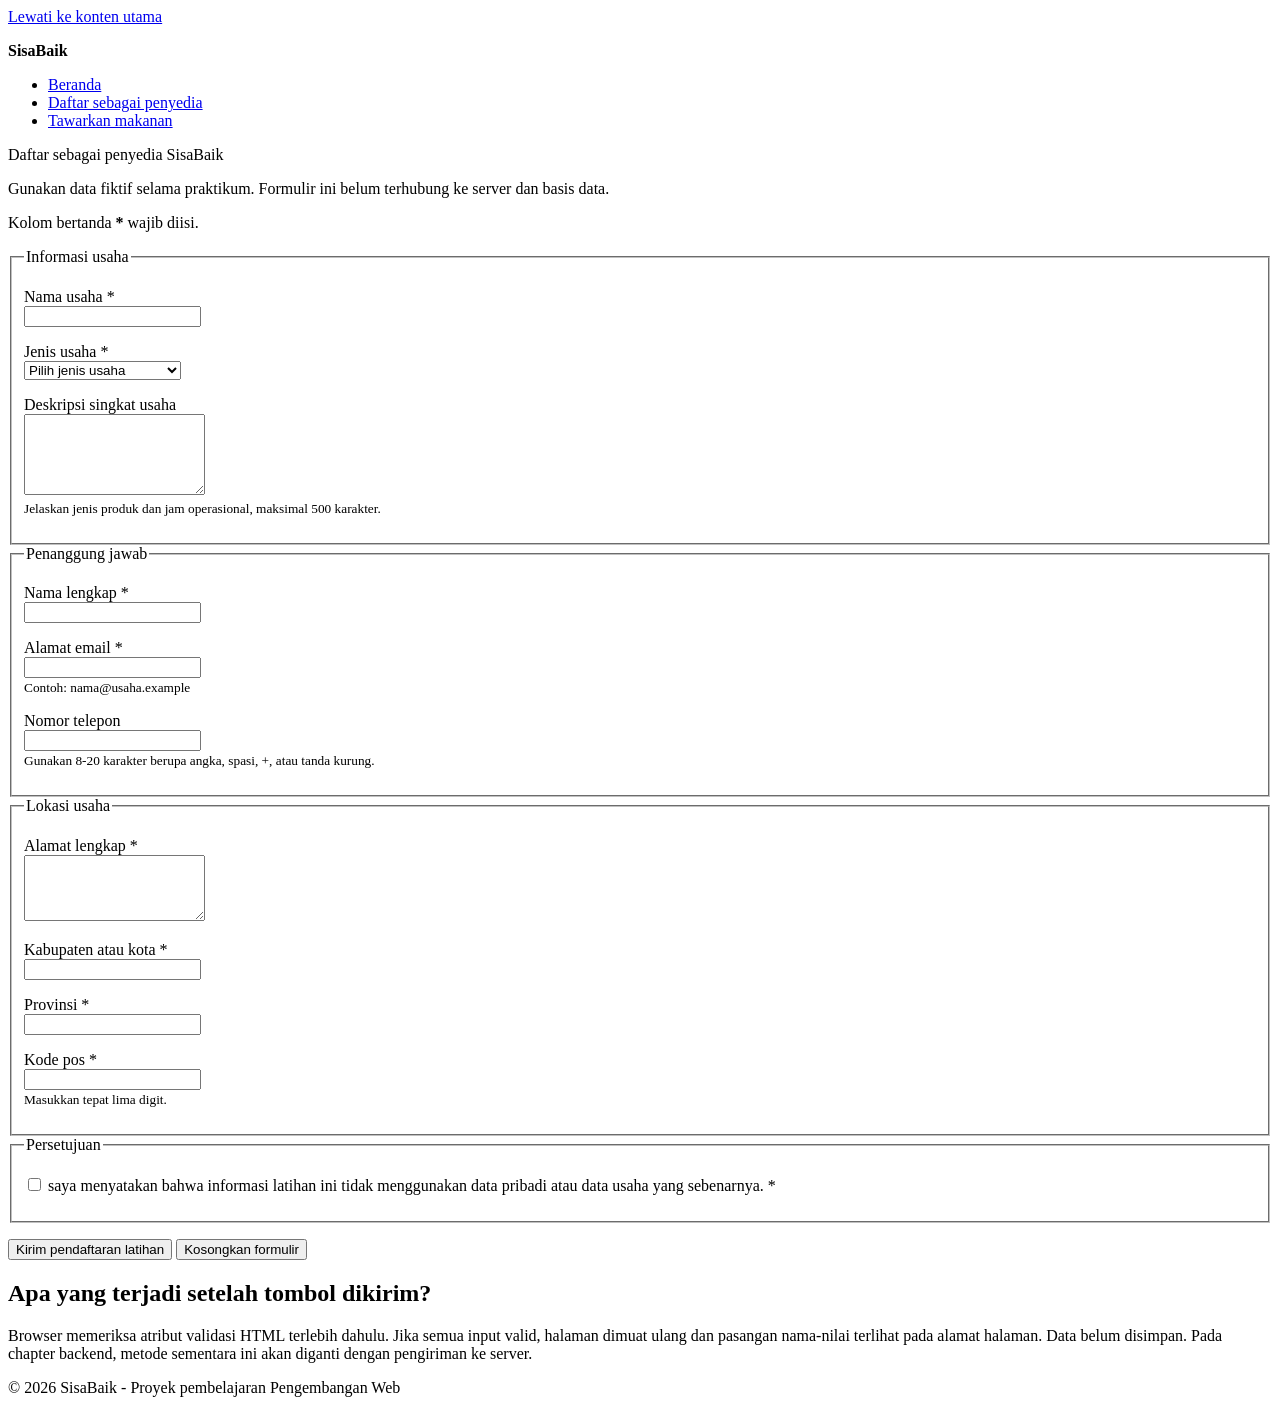
==== daftar-penyedia.html @ dff1e8b8 "feat: add accessible provider registration form" ====
<!DOCTYPE html>
<html lang="id">
    <head>
        <meta charset="UTF-8">
        <meta name="viewport" content="width=device-width, initial-scale=1">
        <meta 
         name="description" 
         content="Formulir prototipe untuk mendaftarkan usaha sebagai penyedia makanan di SisaBaik."
        >
        <title>Daftar Penyedia | SisaBaik </title>
    </head>
    <body>
        <a href="#konten-utama">Lewati ke konten utama </a>

        <header>
            <p><strong>SisaBaik</strong></p>
            <nav aria-label="Navigasi utama">
                <ul>
                    <li> <a href="index.html">Beranda</a></li>
                    <li> 
                        <a href="daftar-penyedia.html" aria-current="page">
                            Daftar sebagai penyedia
                        </a>
                    </li>
                    <li> <a href="tawarkan-makanan.html">Tawarkan makanan</a></li>
                </ul>
            </nav>
        </header>

        <main id="konten-utama" tabindex="-1">
            <hi>Daftar sebagai penyedia SisaBaik</hi>
            <p>
                Gunakan data fiktif selama praktikum. Formulir ini belum terhubung ke server dan basis data.
            </p>
            <p id="petunjuk-wajib">Kolom bertanda <strong>*</strong> wajib diisi.</p>

            <form
             action="daftar-penyedia.html"
                method="get"
                aria-describedby="Petunjuk-wajib"
            >
                <fieldset>
                    <legend>Informasi usaha</legend>

                    <p>
                        <label for="nama-usaha">Nama usaha *</label><br>
                        <input
                         type="text" 
                         id="nama-usaha" 
                         name="nama-usaha"
                         autocomplete="organization"
                         minlength="3"
                         maxlength="100"
                         required>
                    </p>

                    <p>
                        <label for="jenis-usaha">Jenis usaha *</label><br>
                        <select id="jenis-usaha" name="jenis_usaha" required>
                            <option value="">Pilih jenis usaha</option>
                            <option value="restoran">Restoran</option>
                            <option value="toko roti">Toko roti</option>
                            <option value="katering">Katering</option>
                            <option value="ritel">Toko Ritel</option>
                            <option value="hotel">Hotel atau penginapan</option>
                            <option value="lainnya">Lainnya</option>
                        </select>
                    </p>

                    <p>
                        <label for="deskripsi-usaha">Deskripsi singkat usaha</label><br>
                        <textarea 
                         id="deskripsi-usaha" 
                         name="deskripsi_usaha" 
                         rows="5" 
                         maxlength="500"
                         aria-describedby="bantuan-deskripsi"
                        ></textarea><br>
                        <small id="bantuan-deskripsi">
                            Jelaskan jenis produk dan jam operasional, maksimal 500 karakter.
                        </small>
                    </p>
                </fieldset>

                <fieldset>
                    <legend>Penanggung jawab</legend>

                    <p>
                        <label for="nama-penanggung-jawab">Nama lengkap *</label><br>
                        <input
                         type="text" 
                         id="nama-penanggung-jawab" 
                         name="nama_penanggung_jawab"
                         autocomplete="name"
                         minlength="3"
                         maxlength="100"
                         required>
                    </p>

                    <p>
                        <label for="email">Alamat email *</label><br>
                        <input
                         type="email" 
                         id="email" 
                         name="email"
                         autocomplete="email"
                         maxlength="254"
                         aria-describedby="bantuan-email"
                         required><br>
                        <small id="bantuan-email">Contoh: nama@usaha.example</small>
                    </p>

                    <p>
                        <label for="telepon">Nomor telepon</label><br>
                        <input
                         type="tel" 
                         id="telepon" 
                         name="telepon"
                         autocomplete="tel"
                         inputmode="tel"
                         pattern="[0-9+() ]{8,20}"
                         aria-describedby="bantuan-telepon"
                         required><br>
                        <small id="bantuan-telepon">
                            Gunakan 8-20 karakter berupa angka, spasi, +, atau tanda kurung.
                        </small>
                    </p>
                </fieldset>

                <fieldset>
                    <legend>Lokasi usaha</legend>

                    <p>
                        <label for="alamat">Alamat lengkap *</label><br>
                        <textarea 
                         id="alamat" 
                         name="alamat" 
                         rows="4" 
                         autocomplete="street-address"
                         minlength="10"
                         maxlength="250"
                         required
                        ></textarea>
                    </p>

                    <p>
                        <label for="kota">Kabupaten atau kota *</label><br>
                        <input
                         type="text" 
                         id="kota" 
                         name="kota"
                         autocomplete="address-level2"                        
                         maxlength="100"
                         required
                         >
                    </p>

                    <p>
                        <label for="provinsi">Provinsi *</label><br>
                        <input
                         type="text" 
                         id="provinsi" 
                         name="provinsi"
                         autocomplete="address-level1"                         
                         maxlength="100"
                         required
                         >
                    </p>

                    <p>
                        <label for="kode-pos">Kode pos *</label><br>
                        <input
                         type="text" 
                         id="kode-pos" 
                         name="kode_pos"
                         autocomplete="postal-code"   
                         inputmode="numeric"                      
                         pattern="[0-9]{5}"
                         aria-describedby="bantuan-kode-pos"
                         required
                        ><br>
                        <small id="bantuan-kode-pos">Masukkan tepat lima digit. </small>
                    </p>
                </fieldset>

                <fieldset>
                    <legend>Persetujuan</legend>

                    <p>
                        <input 
                         type="checkbox" 
                         id="setuju" 
                         name="setuju" 
                         value="setuju"
                         required
                        >
                        <label for="persetujuan">
                            saya menyatakan bahwa informasi latihan ini tidak menggunakan 
                            data pribadi atau data usaha yang sebenarnya. *
                        </label>
                    </p>
                </fieldset>

                <p>
                    <button type="submit">Kirim pendaftaran latihan</button>
                    <button type="reset">Kosongkan formulir</button>
                </p>
            </form>

            <section aria-labelledby="catatan-prototipe">
                <h2 id="catatan-prototipe">Apa yang terjadi setelah tombol dikirim?</h2>
                
                <p>
                    Browser memeriksa atribut validasi HTML terlebih dahulu. Jika semua 
                    input valid, halaman dimuat ulang dan pasangan nama-nilai terlihat 
                    pada alamat halaman. Data belum disimpan. Pada chapter backend, 
                    metode sementara ini akan diganti dengan pengiriman ke server.
                </p>
            </section>      
        </main>

        <footer>
            <p> &copy; 2026 SisaBaik - Proyek pembelajaran Pengembangan Web </p>
        </footer>
    </body>
</html>
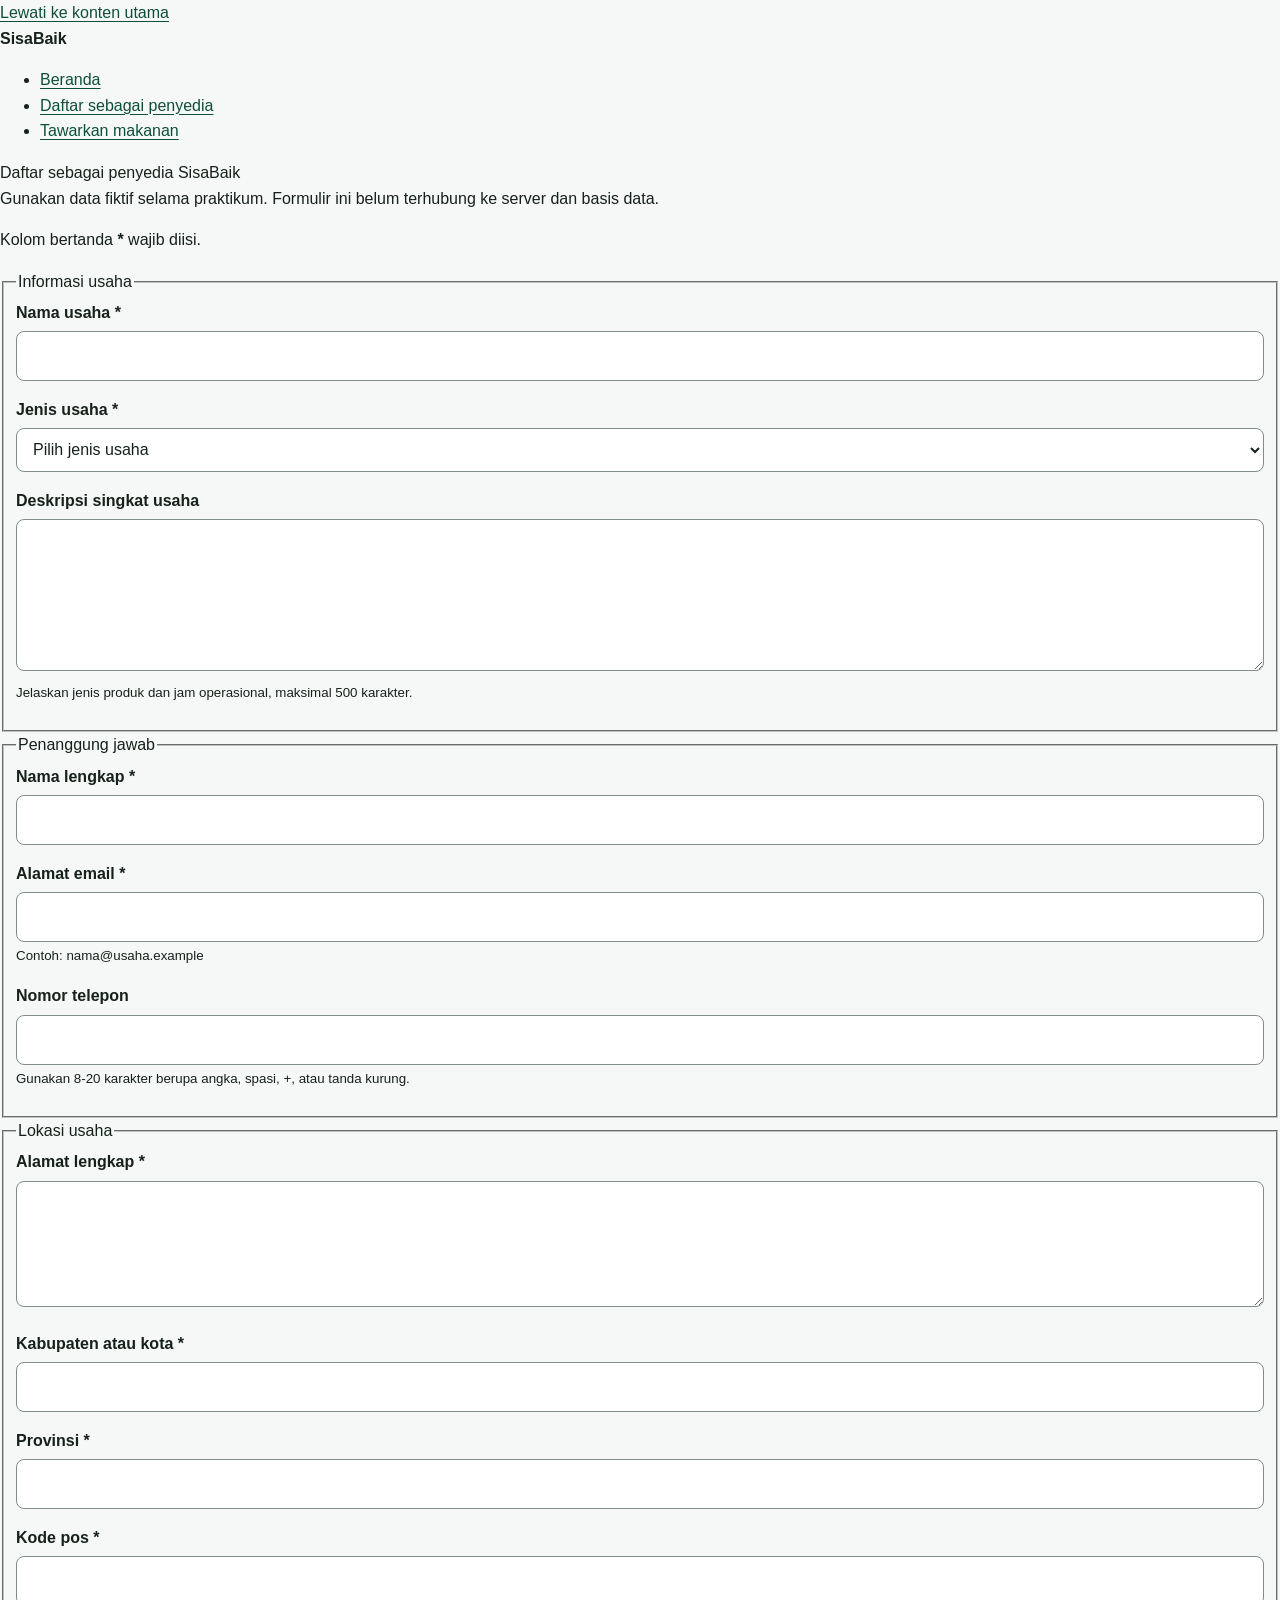
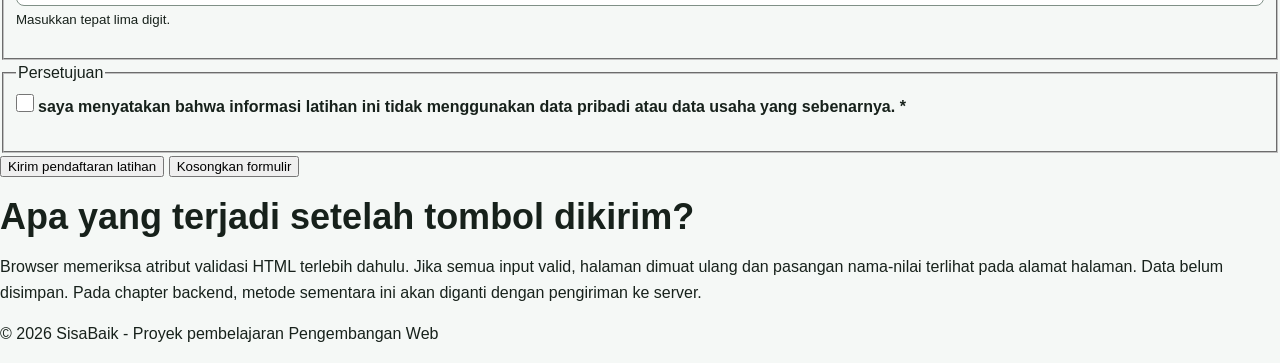
==== commit 3fdce14a: "feat: add responsive SisaBaik visual system" ====
--- a/daftar-penyedia.html
+++ b/daftar-penyedia.html
@@ -1,4 +1,4 @@
-<!DOCTYPE html>
+<!doctype html>
 <html lang="id">
     <head>
         <meta charset="UTF-8">
@@ -8,6 +8,7 @@
          content="Formulir prototipe untuk mendaftarkan usaha sebagai penyedia makanan di SisaBaik."
         >
         <title>Daftar Penyedia | SisaBaik </title>
+        <link rel="stylesheet" href="styles.css">
     </head>
     <body>
         <a href="#konten-utama">Lewati ke konten utama </a>
@@ -16,13 +17,14 @@
             <p><strong>SisaBaik</strong></p>
             <nav aria-label="Navigasi utama">
                 <ul>
-                    <li> <a href="index.html">Beranda</a></li>
-                    <li> 
+                    <li><a href="index.html">Beranda</a></li>
+                    <li>
                         <a href="daftar-penyedia.html" aria-current="page">
                             Daftar sebagai penyedia
                         </a>
                     </li>
-                    <li> <a href="tawarkan-makanan.html">Tawarkan makanan</a></li>
+                    <li> 
+                        <a href="tawarkan-makanan.html">Tawarkan makanan</a></li>
                 </ul>
             </nav>
         </header>
@@ -37,7 +39,7 @@
             <form
              action="daftar-penyedia.html"
                 method="get"
-                aria-describedby="Petunjuk-wajib"
+                aria-describedby="petunjuk-wajib"
             >
                 <fieldset>
                     <legend>Informasi usaha</legend>
@@ -106,7 +108,8 @@
                          autocomplete="email"
                          maxlength="254"
                          aria-describedby="bantuan-email"
-                         required><br>
+                         required
+                        ><br>
                         <small id="bantuan-email">Contoh: nama@usaha.example</small>
                     </p>
 
@@ -120,7 +123,8 @@
                          inputmode="tel"
                          pattern="[0-9+() ]{8,20}"
                          aria-describedby="bantuan-telepon"
-                         required><br>
+                         required
+                        ><br>
                         <small id="bantuan-telepon">
                             Gunakan 8-20 karakter berupa angka, spasi, +, atau tanda kurung.
                         </small>
@@ -152,7 +156,7 @@
                          autocomplete="address-level2"                        
                          maxlength="100"
                          required
-                         >
+                        >
                     </p>
 
                     <p>
@@ -164,7 +168,7 @@
                          autocomplete="address-level1"                         
                          maxlength="100"
                          required
-                         >
+                        >
                     </p>
 
                     <p>
--- a/styles.css
+++ b/styles.css
@@ -0,0 +1,429 @@
+:root {
+    --color-primary: #176b4d;
+    --color-primary-dark: #0f4f39;
+    --color-primary-light: #e8f5ef;
+    --color-accent: #f2b84b;
+    --color-text: #17211b;
+    --color-muted: #52615a;
+    --color-surface: #ffffff;
+    --color-background: #f5f8f6;
+    --color-border: #cbd8d1;
+    --color-danger: #a52a2a;
+    --shadow-card: 0 0.5rem 1.5rem rgb(23 33 27 / 10%);
+    --radius-small: 0.5rem;
+    --radius-medium: 0.9rem;
+    --radius-large: 1.4rem;
+    --content-width: 72rem;
+}
+
+*,
+*::before,
+*::after {
+    box-sizing: border-box;
+}
+
+html {
+    scroll-behavior: smooth;
+}
+
+body {
+    margin: 0;
+    background: var(--color-background);
+    color: var(--color-text);
+    font-family: Arial, Helvetica, sans-serif;
+    font-size: 1rem;
+    line-height: 1.6;
+}
+
+h1,
+h2,
+h3,
+p {
+    margin-block-start: 0;
+}
+
+h1,
+h2,
+h3 {
+    line-height: 1.2;
+}
+
+h1 {
+    max-width: 18ch;
+    margin-block-end: 1rem;
+    font-size: clamp(2rem, 7vw, 3.75rem);
+}
+
+h2 {
+    margin-block-end: 1rem;
+    font-size: clamp(1.5rem, 4vw, 2.25rem);
+}
+
+h3 {
+    margin-block-end: 0.6rem;
+    font-size: 1.2rem;
+}
+
+a {
+    color: var(--color-primary-dark);
+    text-underline-offset: 0.2rem;
+}
+
+a:hover {
+    text-decoration-thickness: 0.18em;
+}
+
+:focus-visible {
+    outline: 0.2rem solid var( --color-accent);
+    outline-offset: 0.2rem;
+}
+
+.skip-link {
+    position: absolute;
+    inset-block-start: 0.5rem;
+    inset-inline-start: 0.5rem;
+    z-index: 100;
+    padding: 0.7rem 1rem;
+    border-radius: var(--radius-small);
+    background: var(--color-text);
+    color: var(--color-surface);
+    transform: translateY(-180%);
+}
+
+.skip-link:focus {
+    transform: translateY(0);
+}
+
+.container {
+    width: min(100% - 2rem, var(--content-width));
+    margin-inline: auto;
+}
+
+.site-header {
+    background: var(--color-surface);
+    border-block-end: 0.0625rem solid var(--color-border);
+}
+
+.header-layout {
+    display: flex;
+    flex-direction: column;
+    gap: 0.75rem;
+    padding-block: 1rem;
+}
+
+.brand {
+    margin: 0;
+    color: var(--color-primary-dark);
+    font-size: 1.4rem;
+    font-weight: 700;
+}
+.nav-list {
+    display: flex;
+    flex-wrap: wrap;
+    gap: 0.5rem 1rem;
+    margin: 0;
+    padding: 0;
+    list-style: none;
+}
+
+.nav-list a {
+    display: inline-block;
+    padding-block: 0.35rem;
+    font-weight: 700;
+}
+
+.nav-list a[aria-current="page"] {
+    color: var(--color-primary);
+    text-decoration-thickness: 0.2em;
+}
+
+.hero {
+    padding-block: clamp(3rem, 10vw, 7rem);
+    background:
+        linear-gradient(135deg, rgb(232 245 239 / 95%), rgb(255 255 255 / 92%));
+}
+
+.hero-layout {
+    display: grid;
+    gap: 2rem;
+    align-items: center;
+}
+
+.eyebrow {
+    margin-block-end: 0.5rem;
+    color: var(--color-primary-dark);
+    font-weight: 700;
+    letter-spacing: 0.05em;
+    text-transform: uppercase;
+}
+
+.lead {
+    max-width: 62ch;
+    color: var(--color-muted);
+    font-size: 1.1rem;
+}
+
+.hero-panel {
+    padding: 1.5rem;
+    border: 0.0625rem solid var(--color-border);
+    border-radius: var(--radius-large);
+    background: var(--color-surface);
+    box-shadow: var(--shadow-card);
+}
+
+.hero-panel strong {
+    display: block;
+    color: var(--color-primary-dark);
+    font-size: 2rem;
+}
+
+.button-group,
+.form-actions {
+    display: flex;
+    flex-wrap: wrap;
+    gap: 0.75rem;
+    align-items: center;
+}
+
+.button {
+    display: inline-block;
+    padding: 0.75rem 1rem;
+    border: 0.125rem solid var(--color-primary);
+    border-radius: var(--radius-small);
+    background: var(--color-primary);
+    color: var( -- color-surface);
+    font: inherit;
+    font-weight: 700;
+    line-height: 1.2;
+    text-decoration: none;
+    cursor: pointer;
+}
+
+.button:hover {
+    background: var(--color-primary-dark);
+    border-color: var(--color-primary-dark);
+}
+
+.button-secondary {
+    background: transparent;
+    color: var(--color-primary-dark);
+}
+
+.section {
+    padding-block: clamp(2.5rem, 7vw, 5rem);
+}
+
+.section-alt {
+    background: var(--color-surface);
+}
+
+.section-intro {
+    max-width: 65ch;
+    color: var(--color-muted);
+}
+
+.steps-grid,
+.benefit-grid,
+.offer-grid {
+    display: grid;
+    grid-template-columns: 1fr;
+    gap: 1rem;
+}
+
+.card {
+    padding: 1.25rem;
+    border: 0.0625rem solid var(--color-border);
+    border-radius: var(--radius-medium);
+    background: var(--color-surface);
+    box-shadow: var(--shadow-card);
+}
+
+.step-number {
+    display: inline-grid;
+    width: 2.25rem;
+    height: 2.25rem;
+    margin-block-end: 0.75rem;
+    place-items: center;
+    border-radius: 50%;
+    background: var(--color-primary-soft);
+    color: var(--color-primary-dark);
+    font-weight: 700;
+}
+
+.offer-card {
+    display: flex;
+    flex-direction: column;
+    overflow: hidden;
+    border: 0.0625rem solid var(--color-border);
+    border-radius: var(--radius-medium);
+    background: var(--color-surface);
+    box-shadow: var(--shadow-card);
+}
+
+.offer-card_visual {
+    min-height: 8rem;
+    background: linear-gradient(135deg, var(--color-primary), var(--color-primary-dark));
+}
+
+.offer-card_content {
+    display: flex;
+    flex: 1;
+    flex-direction: column;
+    padding: 1.25rem;
+}
+
+.offer-card_meta {
+    color: var(--color-muted);
+}
+
+.offer-card_price {
+    margin-block-start: auto;
+    font-size: 1.15rem;
+}
+
+.badge {
+    display: inline-block;
+    width: fit-content;
+    margin-block-end: 0.75rem;
+    padding: 0.25rem 0.6rem;
+    border-radius: 999px;
+    background: var(--color-primary-soft);
+    color: var(--color-primary-dark);
+    font-size: 0.85rem;
+    font-weight: 700;
+}
+
+.notice {
+    padding: 1rem;
+    border-inline-start: 0.3rem solid var(--color-primary);
+    border-radius: var(--radius-small);
+    background: var(--color-primary-soft);
+}
+
+.page-heading {
+    padding-block: clamp(2.5rem, 7vw, 5rem) 2rem;
+}
+
+.form-card {
+    max-width: 56rem;
+    margin-block-end: 3rem;
+    padding: clamp(1rem, 4vw, 2rem);
+    border: 0.0625rem solid var(--color-border);
+    border-radius: var(--radius-large);
+    background: var(--color-surface);
+    box-shadow: var(--shadow-card);
+}
+
+.form-section {
+    margin: 0 0 1.5rem;
+    padding: 1.25rem;
+    border: 0.0625rem solid var(--color-border);
+    border-radius: var(--radius-medium);
+}
+
+.form-section legend {
+    padding-inline: 0.4rem;
+    color: var(--color-primary-dark);
+    font-size: 1.1rem;
+    font-weight: 700;
+}
+
+label {
+    display: inline-block;
+    margin-block-end: 0.35rem;
+    font-weight: 700;
+}
+
+input,
+select,
+textarea {
+    width: 100%;
+    padding: 0.7rem 0.75rem;
+    border: 0.0625rem solid #809087;
+    border-radius: var(--radius-small);
+    background: var(--color-surface);
+    color: var(--color-text);
+    font: inherit;
+}
+
+textarea {
+    resize: vertical;
+}
+
+input:focus,
+select:focus,
+textarea:focus {
+    border-color: var(--color-primary-dark);
+}
+
+input[type="checkbox"],
+
+input[type="radio"] {
+    width: 1.1rem;
+    height: 1.1rem;
+    margin: 0.2rem 0 0;
+    accent-color: var(--color-primary);
+}
+
+.required-note {
+    color: var(--color-muted);
+}
+
+.site-footer {
+    padding-block: 2rem;
+    background: var(--color-primary-dark);
+    color: var(--color-surface);
+}
+.site-footer a {
+    color: var(--color-surface);
+}
+
+.footer-layout {
+    display: flex;
+    flex-direction: column;
+    gap: 0.5rem;
+}
+
+.footer-layout p,
+.footer-layout address {
+    margin: 0;
+}
+
+@media (min-width: 48rem) {
+    .header-layout {
+        flex-direction: row;
+        justify-content: space-between;
+        align-items: center;
+    }
+    
+    .hero-layout {
+        grid-template-columns: minmax(0, 1.5fr) minmax(15rem, 0.7fr);
+    }
+    
+    .steps-grid,
+    .benefit-grid {
+        grid-template-columns: repeat(3, minmax(0, 1fr));
+    }
+    
+    .offer-grid {
+        grid-template-columns: repeat(2, minmax(0, 1fr));
+    }
+    
+    .footer-layout {
+    flex-direction: row;
+    justify-content: space-between;
+    align-items: center;
+    }
+}
+
+@media (min-width: 68rem) {
+    .offer-grid {
+        grid-template-columns: repeat(3, minmax(0, 1fr));
+    }
+}
+
+@media (prefers-reduced-motion: reduce) {
+    html {
+        scroll-behavior: auto;
+    }
+}
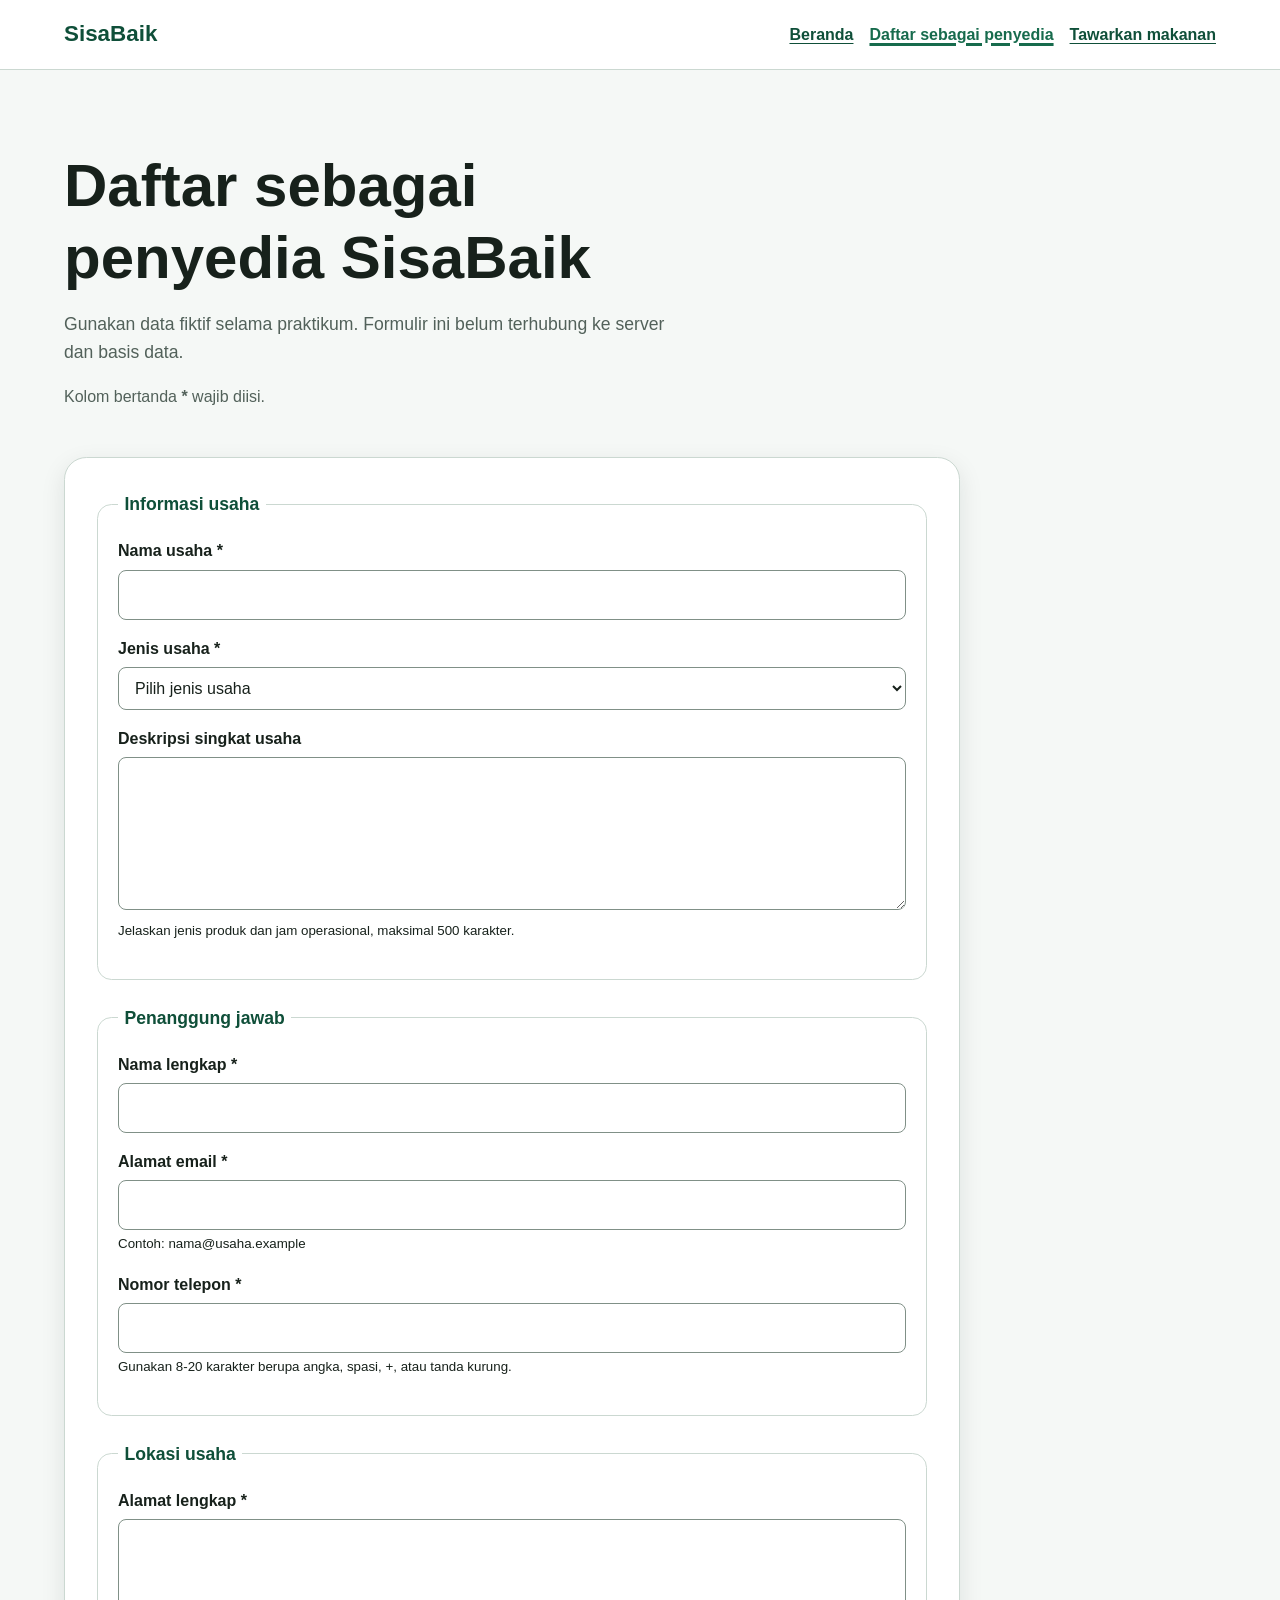
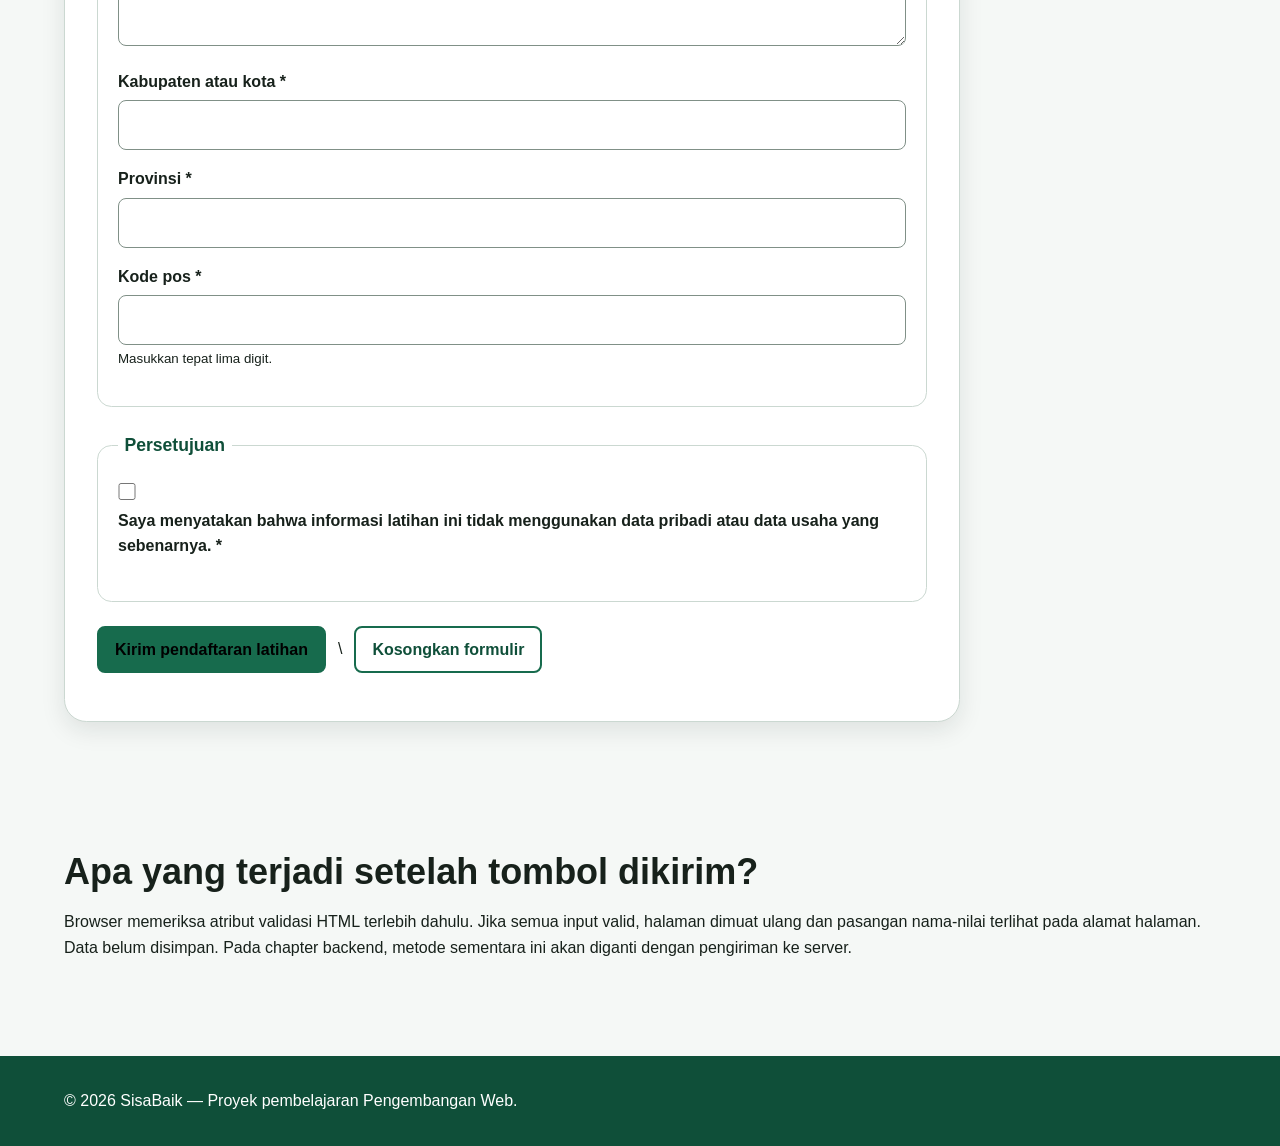
==== commit 03e6a065: "style: apply responsive layout to SisaBaik pages" ====
--- a/daftar-penyedia.html
+++ b/daftar-penyedia.html
@@ -1,230 +1,236 @@
 <!doctype html>
 <html lang="id">
     <head>
-        <meta charset="UTF-8">
+        <meta charset="utf-8">
         <meta name="viewport" content="width=device-width, initial-scale=1">
         <meta 
-         name="description" 
+         name="description"
          content="Formulir prototipe untuk mendaftarkan usaha sebagai penyedia makanan di SisaBaik."
         >
-        <title>Daftar Penyedia | SisaBaik </title>
+        <title>Daftar Penyedia | SisaBaik</title>
         <link rel="stylesheet" href="styles.css">
     </head>
     <body>
-        <a href="#konten-utama">Lewati ke konten utama </a>
-
-        <header>
-            <p><strong>SisaBaik</strong></p>
-            <nav aria-label="Navigasi utama">
-                <ul>
-                    <li><a href="index.html">Beranda</a></li>
-                    <li>
-                        <a href="daftar-penyedia.html" aria-current="page">
-                            Daftar sebagai penyedia
-                        </a>
-                    </li>
-                    <li> 
-                        <a href="tawarkan-makanan.html">Tawarkan makanan</a></li>
-                </ul>
-            </nav>
+        <a class="skip-link" href="#konten-utama">Lewati ke konten utama</a>
+        
+        <header class="site-header">
+            <div class="container header-layout">
+                <p class="brand">SisaBaik</p>
+                <nav aria-label="Navigasi utama">
+                    <ul class="nav-list">
+                        <li><a href="index.html">Beranda</a></li>
+                        <li>
+                            <a href="daftar-penyedia.html" aria-current="page">
+                                Daftar sebagai penyedia
+                            </a>
+                        </li>
+                        <li><a href="tawarkan-makanan.html">Tawarkan makanan</a></li>
+                    </ul>
+                </nav>
+            </div>
         </header>
-
-        <main id="konten-utama" tabindex="-1">
-            <hi>Daftar sebagai penyedia SisaBaik</hi>
-            <p>
-                Gunakan data fiktif selama praktikum. Formulir ini belum terhubung ke server dan basis data.
+        
+        <main class="container" id="konten-utama" tabindex="-1">
+            <div class="page-heading">
+                <h1>Daftar sebagai penyedia SisaBaik</h1>
+                <p class="lead">
+                    Gunakan data fiktif selama praktikum. Formulir ini belum terhubung ke server dan basis data.
+                </p>
+                <p class="required-note" id="petunjuk-wajib">Kolom bertanda <strong>*</strong> wajib diisi.</p>
+            </div>
+            
+            <form
+             class="form-card"
+             action="daftar-penyedia.html"
+             method="get"
+             aria-describedby="petunjuk-wajib"
+            >
+            <fieldset class="form-section">
+                <legend>Informasi usaha</legend>
+                
+                <p>
+                    <label for="nama-usaha">Nama usaha *</label><br>
+                    <input
+                     type="text"
+                     id="nama-usaha"
+                     name="nama_usaha"
+                     autocomplete="organization"
+                     minlength="3"
+                     maxlength="100"
+                     required
+                    >
+                </p>
+
+                <p>
+                    <label for="jenis-usaha">Jenis usaha *</label><br>
+                    <select id="jenis-usaha" name="jenis_usaha" required>
+                        <option value="">Pilih jenis usaha</option>
+                        <option value="restoran">Restoran</option>
+                        <option value="toko-roti">Toko roti</option>
+                        <option value="katering">Katering</option>
+                        <option value="ritel">Toko ritel</option>
+                        <option value="hotel">Hotel atau penginapan</option>
+                        <option value="lainnya">Lainnya</option>
+                    </select>
+                </p>
+                
+                <p>
+                    <label for="deskripsi-usaha">Deskripsi singkat usaha</label><br>
+                    <textarea
+                     id="deskripsi-usaha"
+                     name="deskripsi_usaha"
+                     rows="5"
+                     maxlength="500"
+                     aria-describedby="bantuan-deskripsi"
+                    ></textarea><br>
+                    <small id="bantuan-deskripsi">
+                        Jelaskan jenis produk dan jam operasional, maksimal 500 karakter.
+                    </small>
+                </p>
+            </fieldset>
+
+            <fieldset class="form-section">
+                <legend>Penanggung jawab</legend>
+                
+                <p>
+                    <label for="nama-penanggung-jawab">Nama lengkap *</label><br>
+                    <input
+                     type="text"
+                     id="nama-penanggung-jawab"
+                     name="nama_penanggung_jawab"
+                     autocomplete="name"
+                     minlength="3"
+                     maxlength="100"
+                     required
+                    >
+                </p>
+
+                <p>
+                    <label for="email">Alamat email *</label><br>
+                    <input
+                     type="email"
+                     id="email"
+                     name="email"
+                     autocomplete="email"
+                     maxlength="254"
+                     aria-describedby="bantuan-email"
+                     required
+                    ><br>
+                    <small id="bantuan-email">Contoh: nama@usaha.example</small>
+                </p>
+
+                <p>
+                    <label for="telepon">Nomor telepon *</label><br>
+                    <input
+                     type="tel"
+                     id="telepon"
+                     name="telepon"
+                     autocomplete="tel"
+                     inputmode="tel"
+                     pattern="[0-9+() ]{8,20}"
+                     aria-describedby="bantuan-telepon"
+                     required
+                    ><br>
+                    <small id="bantuan-telepon">
+                        Gunakan 8-20 karakter berupa angka, spasi, +, atau tanda kurung.
+                    </small>
+                </p>
+            </fieldset>
+
+            <fieldset class="form-section">
+                <legend>Lokasi usaha</legend>
+                
+                <p>
+                    <label for="alamat">Alamat lengkap *</label><br>
+                    <textarea
+                     id="alamat"
+                     name="alamat"
+                     rows="4"
+                     autocomplete="street-address"
+                     minlength="10"
+                     maxlength="250"
+                     required
+                    ></textarea>
+                </p>
+                
+                <p>
+                    <label for="kota">Kabupaten atau kota *</label><br>
+                    <input
+                     type="text"
+                     id="kota"
+                     name="kota"
+                     autocomplete="address-level2"
+                     maxlength="100"
+                     required
+                    >
+                </p>
+                
+                <p>
+                    <label for="provinsi">Provinsi *</label><br>
+                    <input
+                     type="text"
+                     id="provinsi"
+                     name="provinsi"
+                     autocomplete="address-level1"
+                     maxlength="100"
+                     required
+                    >
+                </p>
+
+                <p>
+                    <label for="kode-pos">Kode pos *</label><br>
+                    <input
+                     type="text"
+                     id="kode-pos"
+                     name="kode_pos"
+                     autocomplete="postal-code"
+                     inputmode="numeric"
+                     pattern="[0-9]{5}"
+                     aria-describedby="bantuan-kode-pos"
+                     required
+                    ><br>
+                    <small id="bantuan-kode-pos">Masukkan tepat lima digit.</small>
+                </p>
+            </fieldset>
+
+            <fieldset class="form-section">
+                <legend>Persetujuan</legend>
+                <p>
+                    <input
+                     type="checkbox" 
+                     id="persetujuan"
+                     name="persetujuan"
+                     value="setuju"
+                     required
+                    >
+                    <label for="persetujuan">
+                        Saya menyatakan bahwa informasi latihan ini tidak menggunakan 
+                        data pribadi atau data usaha yang sebenarnya. *
+                    </label>
+                </p>
+            </fieldset>
+            
+            <p class="form-actions">
+                <button class="button" type="submit">Kirim pendaftaran latihan</button>\
+                <button class="button button-secondary" type="reset">Kosongkan formulir</button>
             </p>
-            <p id="petunjuk-wajib">Kolom bertanda <strong>*</strong> wajib diisi.</p>
-
-            <form
-             action="daftar-penyedia.html"
-                method="get"
-                aria-describedby="petunjuk-wajib"
-            >
-                <fieldset>
-                    <legend>Informasi usaha</legend>
-
-                    <p>
-                        <label for="nama-usaha">Nama usaha *</label><br>
-                        <input
-                         type="text" 
-                         id="nama-usaha" 
-                         name="nama-usaha"
-                         autocomplete="organization"
-                         minlength="3"
-                         maxlength="100"
-                         required>
-                    </p>
-
-                    <p>
-                        <label for="jenis-usaha">Jenis usaha *</label><br>
-                        <select id="jenis-usaha" name="jenis_usaha" required>
-                            <option value="">Pilih jenis usaha</option>
-                            <option value="restoran">Restoran</option>
-                            <option value="toko roti">Toko roti</option>
-                            <option value="katering">Katering</option>
-                            <option value="ritel">Toko Ritel</option>
-                            <option value="hotel">Hotel atau penginapan</option>
-                            <option value="lainnya">Lainnya</option>
-                        </select>
-                    </p>
-
-                    <p>
-                        <label for="deskripsi-usaha">Deskripsi singkat usaha</label><br>
-                        <textarea 
-                         id="deskripsi-usaha" 
-                         name="deskripsi_usaha" 
-                         rows="5" 
-                         maxlength="500"
-                         aria-describedby="bantuan-deskripsi"
-                        ></textarea><br>
-                        <small id="bantuan-deskripsi">
-                            Jelaskan jenis produk dan jam operasional, maksimal 500 karakter.
-                        </small>
-                    </p>
-                </fieldset>
-
-                <fieldset>
-                    <legend>Penanggung jawab</legend>
-
-                    <p>
-                        <label for="nama-penanggung-jawab">Nama lengkap *</label><br>
-                        <input
-                         type="text" 
-                         id="nama-penanggung-jawab" 
-                         name="nama_penanggung_jawab"
-                         autocomplete="name"
-                         minlength="3"
-                         maxlength="100"
-                         required>
-                    </p>
-
-                    <p>
-                        <label for="email">Alamat email *</label><br>
-                        <input
-                         type="email" 
-                         id="email" 
-                         name="email"
-                         autocomplete="email"
-                         maxlength="254"
-                         aria-describedby="bantuan-email"
-                         required
-                        ><br>
-                        <small id="bantuan-email">Contoh: nama@usaha.example</small>
-                    </p>
-
-                    <p>
-                        <label for="telepon">Nomor telepon</label><br>
-                        <input
-                         type="tel" 
-                         id="telepon" 
-                         name="telepon"
-                         autocomplete="tel"
-                         inputmode="tel"
-                         pattern="[0-9+() ]{8,20}"
-                         aria-describedby="bantuan-telepon"
-                         required
-                        ><br>
-                        <small id="bantuan-telepon">
-                            Gunakan 8-20 karakter berupa angka, spasi, +, atau tanda kurung.
-                        </small>
-                    </p>
-                </fieldset>
-
-                <fieldset>
-                    <legend>Lokasi usaha</legend>
-
-                    <p>
-                        <label for="alamat">Alamat lengkap *</label><br>
-                        <textarea 
-                         id="alamat" 
-                         name="alamat" 
-                         rows="4" 
-                         autocomplete="street-address"
-                         minlength="10"
-                         maxlength="250"
-                         required
-                        ></textarea>
-                    </p>
-
-                    <p>
-                        <label for="kota">Kabupaten atau kota *</label><br>
-                        <input
-                         type="text" 
-                         id="kota" 
-                         name="kota"
-                         autocomplete="address-level2"                        
-                         maxlength="100"
-                         required
-                        >
-                    </p>
-
-                    <p>
-                        <label for="provinsi">Provinsi *</label><br>
-                        <input
-                         type="text" 
-                         id="provinsi" 
-                         name="provinsi"
-                         autocomplete="address-level1"                         
-                         maxlength="100"
-                         required
-                        >
-                    </p>
-
-                    <p>
-                        <label for="kode-pos">Kode pos *</label><br>
-                        <input
-                         type="text" 
-                         id="kode-pos" 
-                         name="kode_pos"
-                         autocomplete="postal-code"   
-                         inputmode="numeric"                      
-                         pattern="[0-9]{5}"
-                         aria-describedby="bantuan-kode-pos"
-                         required
-                        ><br>
-                        <small id="bantuan-kode-pos">Masukkan tepat lima digit. </small>
-                    </p>
-                </fieldset>
-
-                <fieldset>
-                    <legend>Persetujuan</legend>
-
-                    <p>
-                        <input 
-                         type="checkbox" 
-                         id="setuju" 
-                         name="setuju" 
-                         value="setuju"
-                         required
-                        >
-                        <label for="persetujuan">
-                            saya menyatakan bahwa informasi latihan ini tidak menggunakan 
-                            data pribadi atau data usaha yang sebenarnya. *
-                        </label>
-                    </p>
-                </fieldset>
-
-                <p>
-                    <button type="submit">Kirim pendaftaran latihan</button>
-                    <button type="reset">Kosongkan formulir</button>
-                </p>
             </form>
-
-            <section aria-labelledby="catatan-prototipe">
+        
+            <section class="section" aria-labelledby="catatan-prototipe">
                 <h2 id="catatan-prototipe">Apa yang terjadi setelah tombol dikirim?</h2>
-                
-                <p>
-                    Browser memeriksa atribut validasi HTML terlebih dahulu. Jika semua 
-                    input valid, halaman dimuat ulang dan pasangan nama-nilai terlihat 
-                    pada alamat halaman. Data belum disimpan. Pada chapter backend, 
-                    metode sementara ini akan diganti dengan pengiriman ke server.
-                </p>
-            </section>      
+                <p>
+                    Browser memeriksa atribut validasi HTML terlebih dahulu. Jika semua input valid, 
+                    halaman dimuat ulang dan pasangan nama-nilai terlihat pada alamat halaman. 
+                    Data belum disimpan. Pada chapter backend, metode sementara ini akan diganti 
+                    dengan pengiriman ke server.
+                </p>
+            </section>
         </main>
-
-        <footer>
-            <p> &copy; 2026 SisaBaik - Proyek pembelajaran Pengembangan Web </p>
+    
+        <footer class="site-footer">
+            <div class="container footer-layout">
+                <p>&copy; 2026 SisaBaik — Proyek pembelajaran Pengembangan Web.</p>
+            </div>
         </footer>
     </body>
 </html>
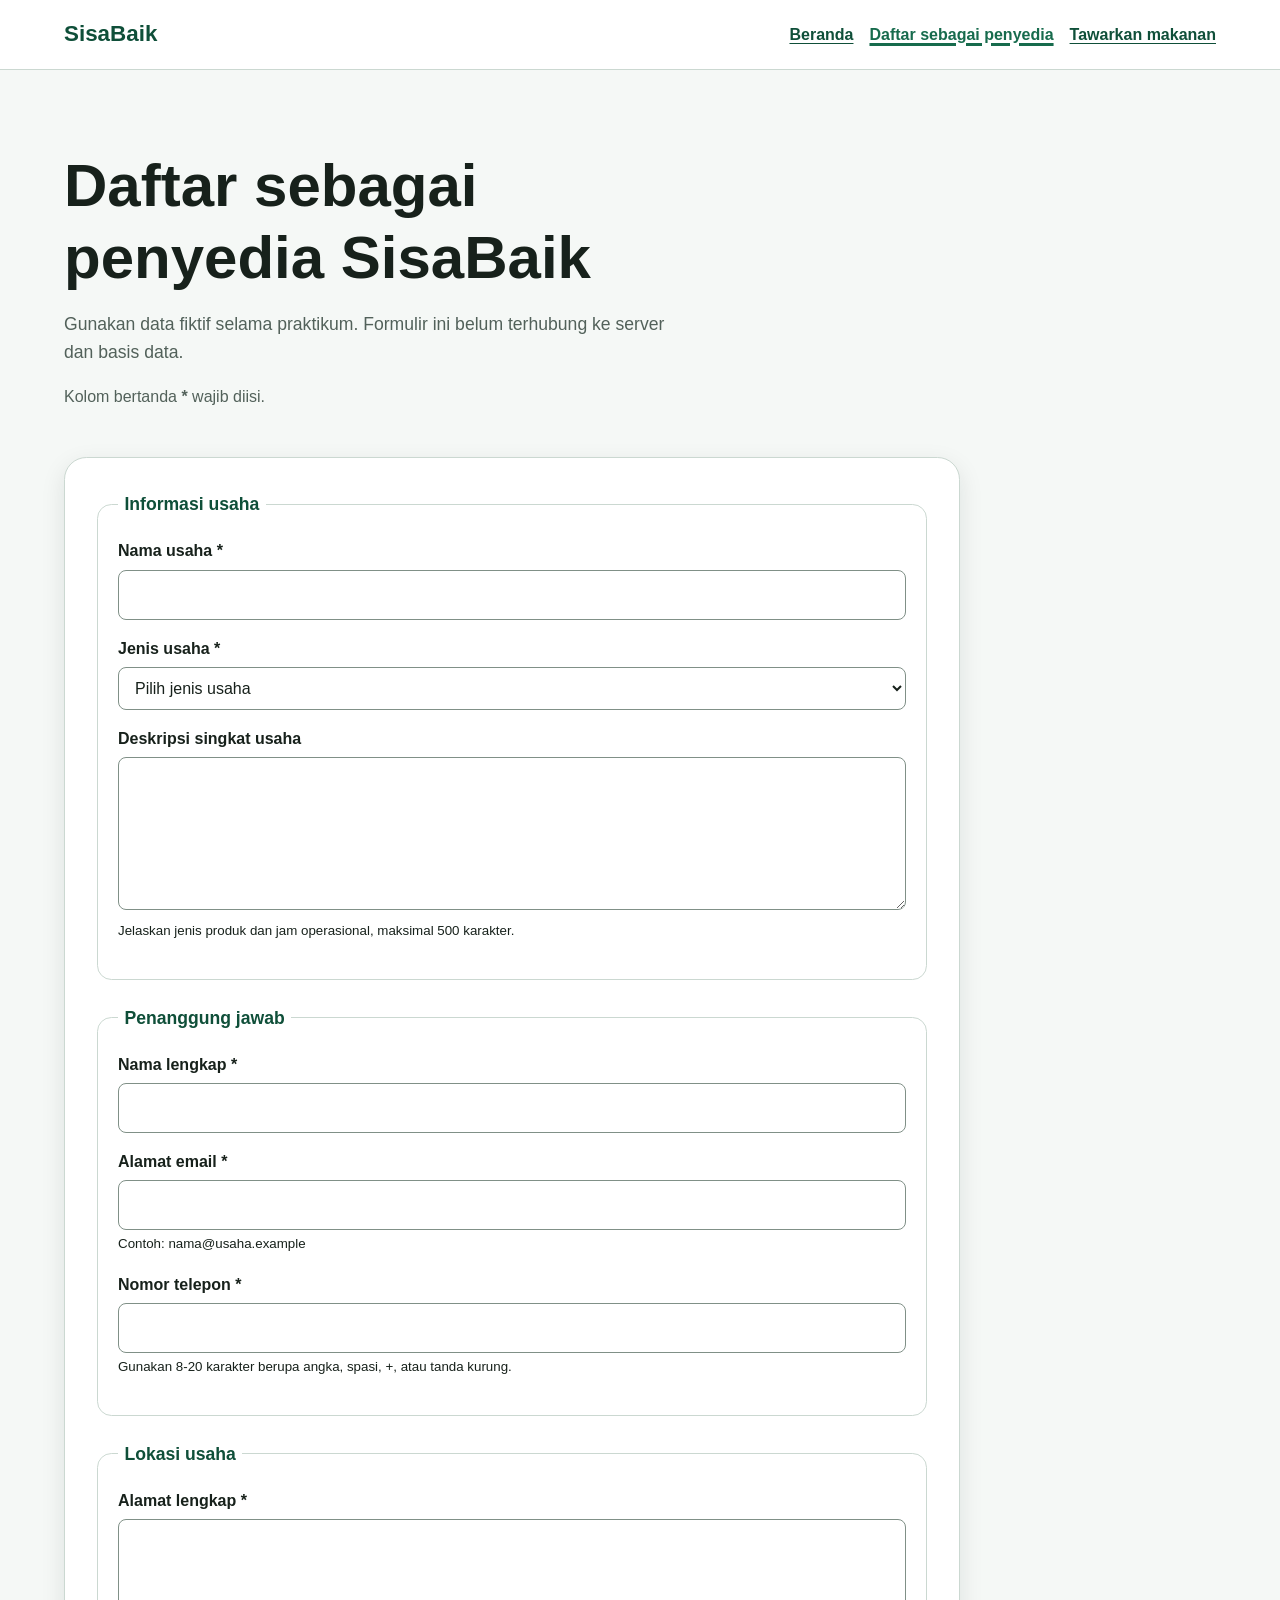
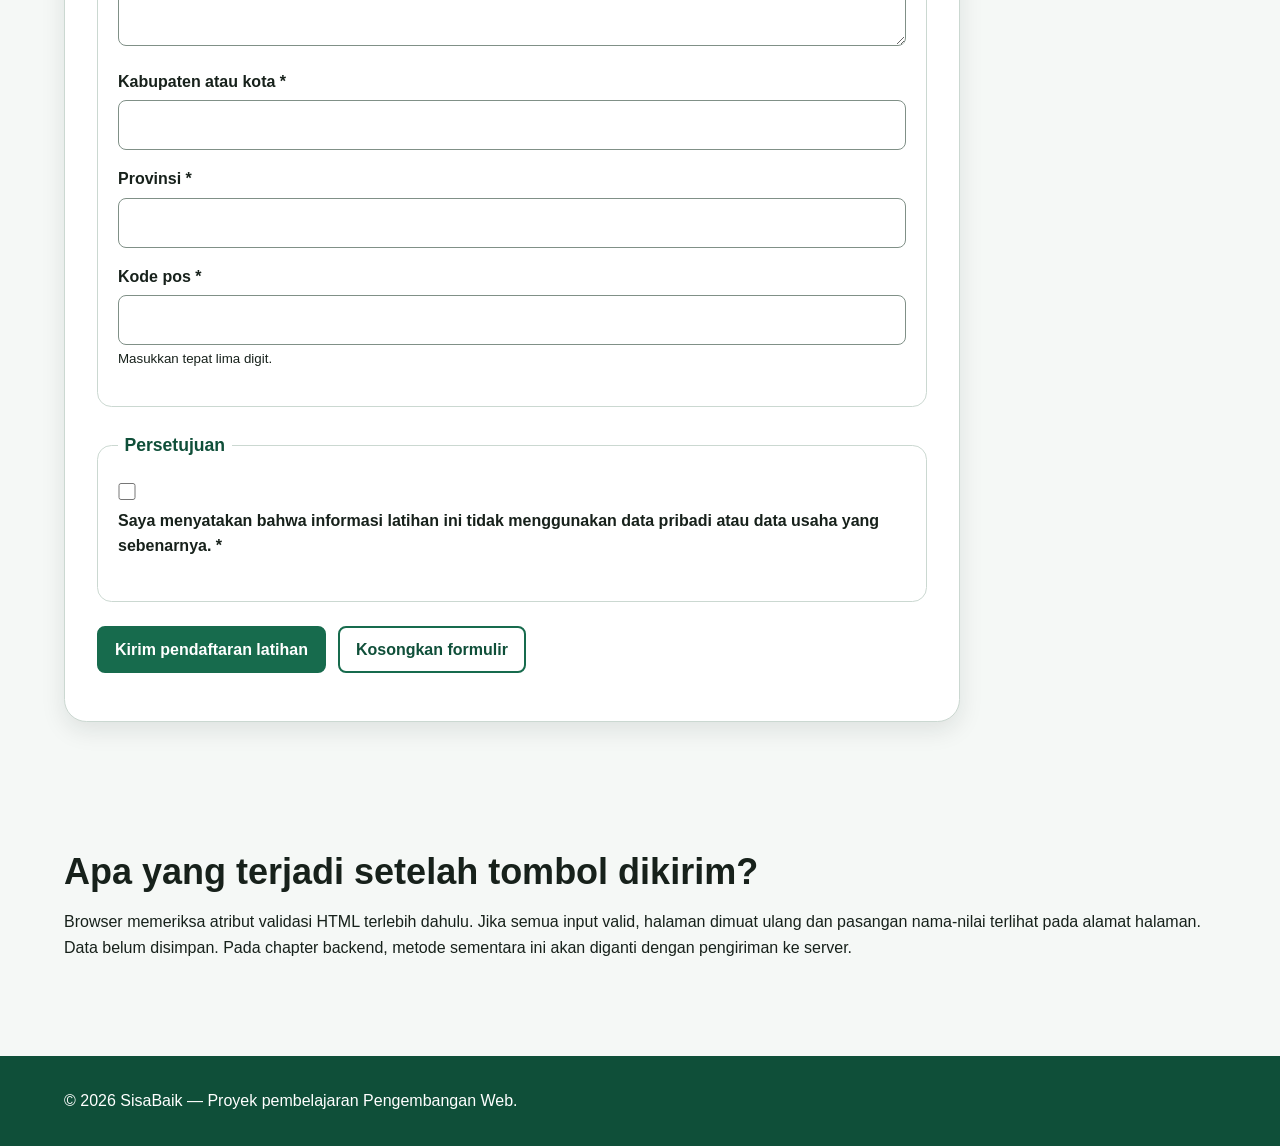
==== commit 9fe8ab9a: "style: apply responsive layout to SisaBaik Pages" ====
--- a/daftar-penyedia.html
+++ b/daftar-penyedia.html
@@ -211,7 +211,7 @@
             </fieldset>
             
             <p class="form-actions">
-                <button class="button" type="submit">Kirim pendaftaran latihan</button>\
+                <button class="button" type="submit">Kirim pendaftaran latihan</button>
                 <button class="button button-secondary" type="reset">Kosongkan formulir</button>
             </p>
             </form>
--- a/styles.css
+++ b/styles.css
@@ -1,7 +1,7 @@
 :root {
     --color-primary: #176b4d;
     --color-primary-dark: #0f4f39;
-    --color-primary-light: #e8f5ef;
+    --color-primary-soft: #e8f5ef;
     --color-accent: #f2b84b;
     --color-text: #17211b;
     --color-muted: #52615a;
@@ -191,7 +191,7 @@
     border: 0.125rem solid var(--color-primary);
     border-radius: var(--radius-small);
     background: var(--color-primary);
-    color: var( -- color-surface);
+    color: var(--color-surface);
     font: inherit;
     font-weight: 700;
     line-height: 1.2;
@@ -260,23 +260,23 @@
     box-shadow: var(--shadow-card);
 }
 
-.offer-card_visual {
+.offer-card__visual {
     min-height: 8rem;
     background: linear-gradient(135deg, var(--color-primary), var(--color-primary-dark));
 }
 
-.offer-card_content {
+.offer-card__content {
     display: flex;
     flex: 1;
     flex-direction: column;
     padding: 1.25rem;
 }
 
-.offer-card_meta {
+.offer-card__meta {
     color: var(--color-muted);
 }
 
-.offer-card_price {
+.offer-card__price {
     margin-block-start: auto;
     font-size: 1.15rem;
 }
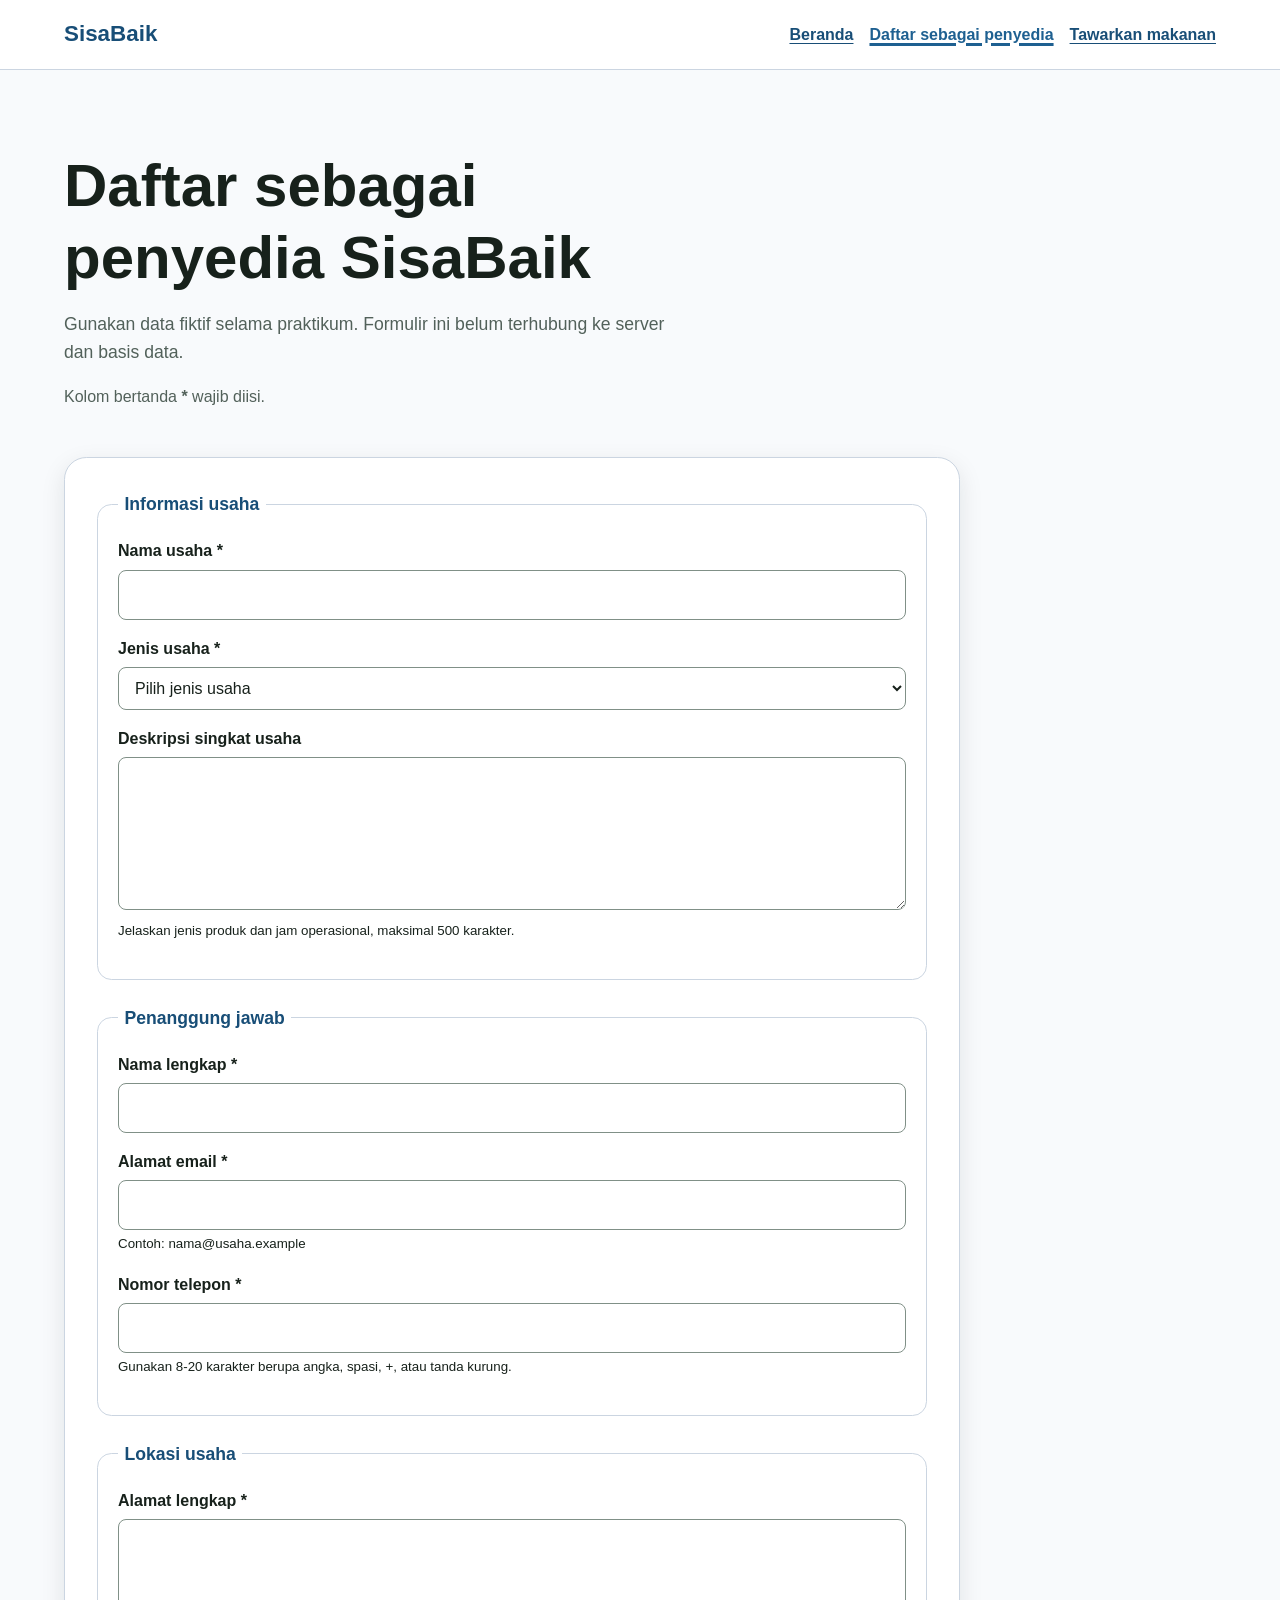
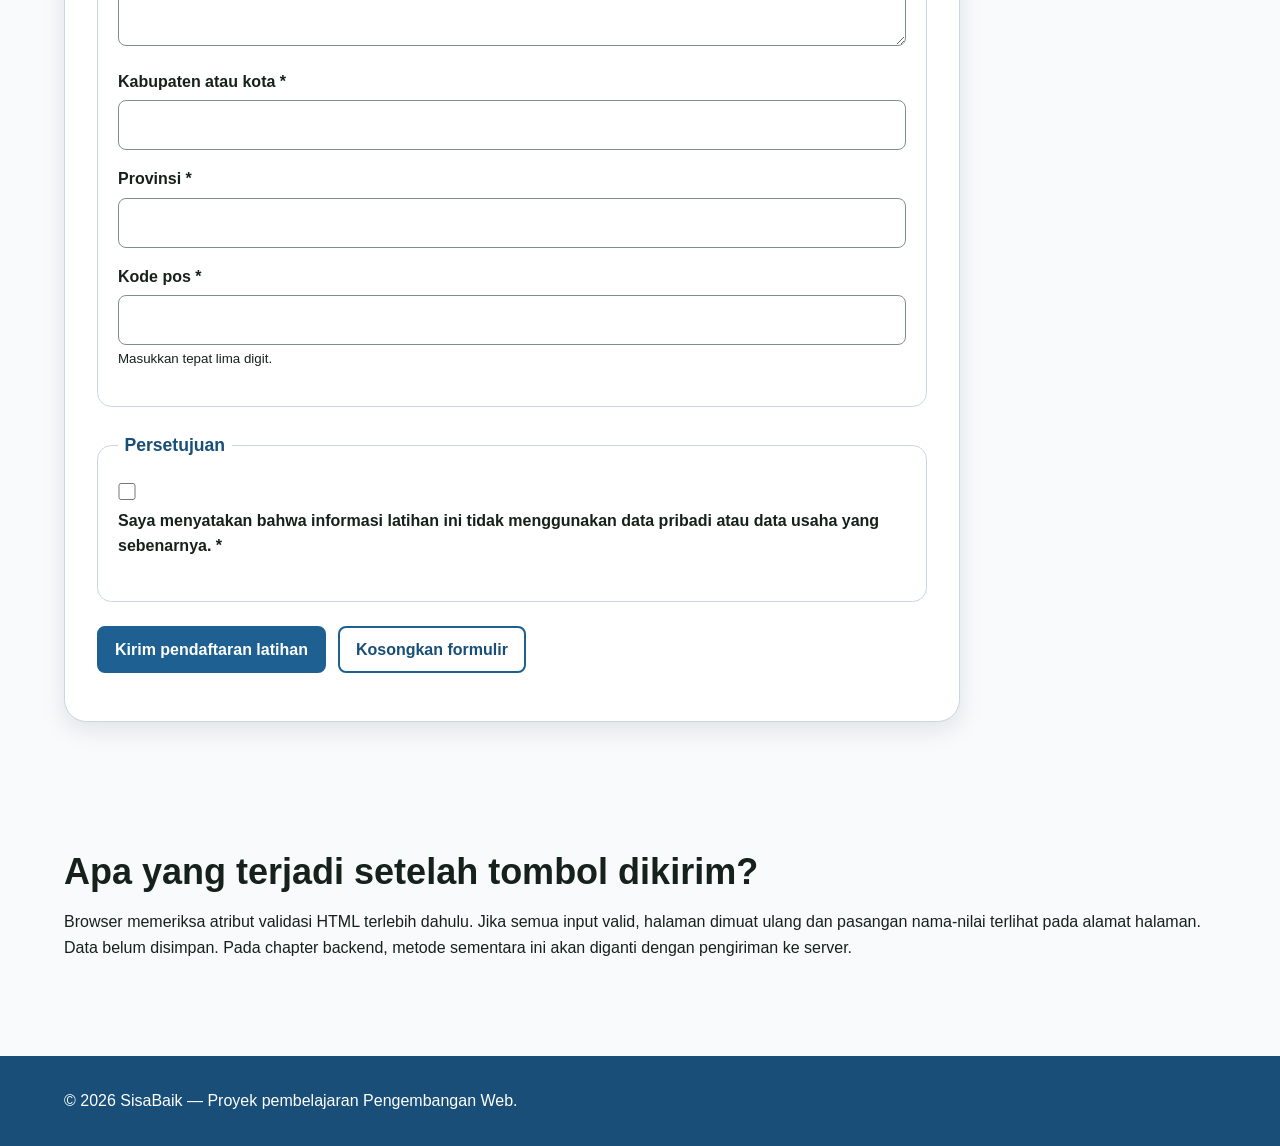
==== commit 6fa86da4: "feat: add interactions and offer validation" ====
--- a/daftar-penyedia.html
+++ b/daftar-penyedia.html
@@ -9,6 +9,7 @@
         >
         <title>Daftar Penyedia | SisaBaik</title>
         <link rel="stylesheet" href="styles.css">
+        <script src="app.js" defer></script>
     </head>
     <body>
         <a class="skip-link" href="#konten-utama">Lewati ke konten utama</a>
--- a/styles.css
+++ b/styles.css
@@ -1,13 +1,13 @@
 :root {
-    --color-primary: #176b4d;
-    --color-primary-dark: #0f4f39;
-    --color-primary-soft: #e8f5ef;
+    --color-primary: #1e6091;
+    --color-primary-dark: #184e77;
+    --color-primary-soft: #e0f2fe;
     --color-accent: #f2b84b;
     --color-text: #17211b;
     --color-muted: #52615a;
     --color-surface: #ffffff;
-    --color-background: #f5f8f6;
-    --color-border: #cbd8d1;
+    --color-background: #f8fafc;
+    --color-border: #cbd5e1;
     --color-danger: #a52a2a;
     --shadow-card: 0 0.5rem 1.5rem rgb(23 33 27 / 10%);
     --radius-small: 0.5rem;
@@ -426,4 +426,12 @@
     html {
         scroll-behavior: auto;
     }
-}+}
+
+.filter-panel { display:grid; gap:1rem; margin-block:1.5rem; padding:1rem; border:0.0625rem solid var(--color-border);
+ border-radius:var(--radius-medium); background:var(--color-surface); }
+.filter-panel p { margin:0; }
+.status-message { min-height:1.6em; color:var(--color-muted); }
+.cart-summary { margin-block-start:1.5rem; padding:1rem; border-radius:var(--radius-medium); background:var(--color-primary-soft); }
+.error-message { color:var(--color-danger); font-weight:700; }
+@media (min-width:48rem) { .filter-panel { grid-template-columns:repeat(2,minmax(0,1fr));}}
